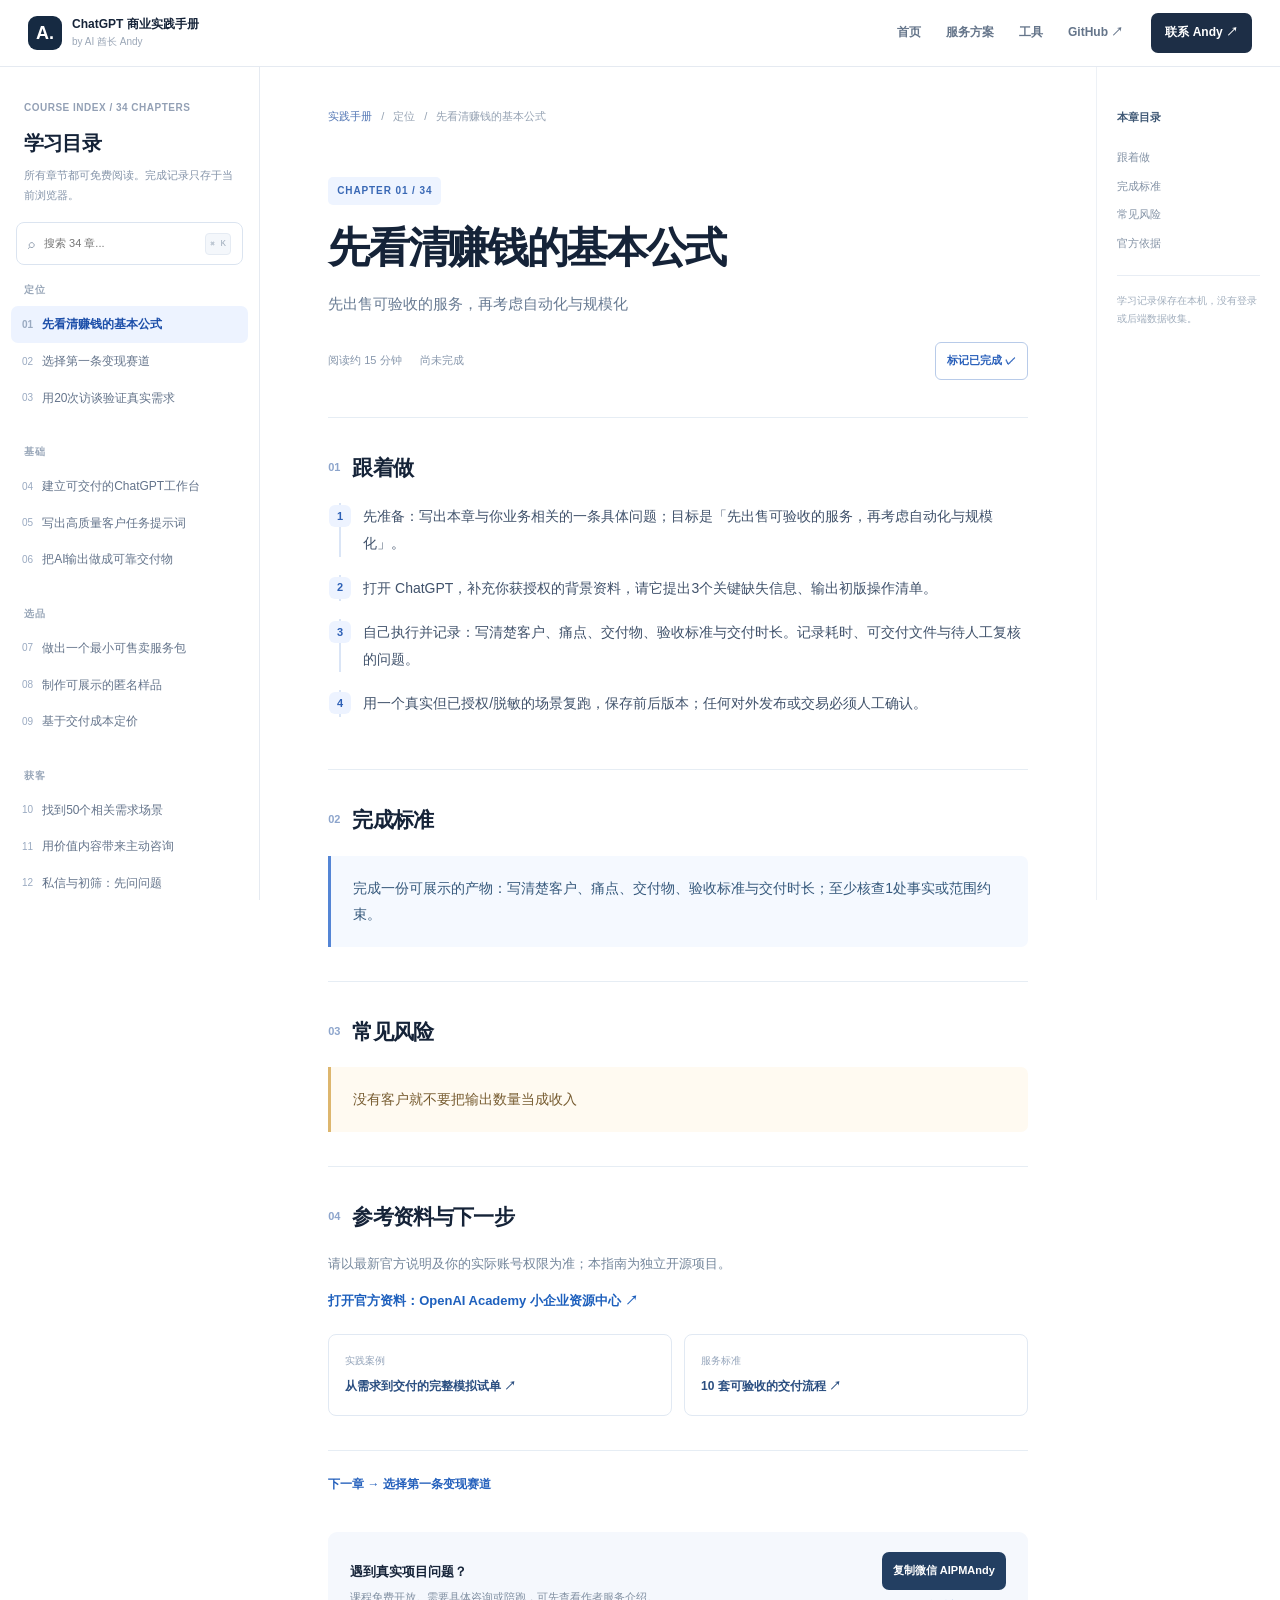
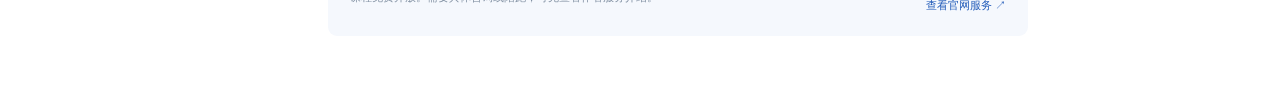
==== handbook.html @ f186a374 "design: Studio v4 docs-first information architecture and chapter reader" ====
<!doctype html>
<html lang="zh-CN">
<head>
<meta charset="utf-8"><meta name="viewport" content="width=device-width,initial-scale=1"><meta name="theme-color" content="#ffffff">
<meta name="description" content="ChatGPT 商业实践手册：34 章系统课程、交付步骤、验收标准、风险与官方参考资料。AI 酋长 Andy 免费开源。">
<title>学习文档 · ChatGPT 商业实践手册 · AI 酋长 Andy</title>
<link rel="icon" href="assets/favicon.svg" type="image/svg+xml"><link rel="stylesheet" href="reader.css">
</head>
<body>
<a class="skip" href="#article">跳至文章</a>
<header class="reader-header"><a class="reader-brand" href="index.html"><span class="mark">A.</span><span><b>ChatGPT 商业实践手册</b><small>by AI 酋长 Andy</small></span></a><nav aria-label="文档导航"><a href="index.html">首页</a><a href="index.html#paths">服务方案</a><a href="index.html#toolkit">工具</a><a href="https://github.com/AIPMAndy/chatgpt-income-handbook" target="_blank" rel="noopener noreferrer">GitHub ↗</a></nav><a class="reader-contact" href="index.html#contact">联系 Andy ↗</a></header>
<div class="reader-layout"><aside class="reader-sidebar" aria-label="章节目录"><div class="side-top"><span class="eyebrow">COURSE INDEX / 34 CHAPTERS</span><h2>学习目录</h2><p>所有章节都可免费阅读。完成记录只存于当前浏览器。</p></div><label class="reader-search"><span>⌕</span><input id="chapterSearch" type="search" placeholder="搜索 34 章..." aria-label="搜索课程章节" autocomplete="off"><kbd>⌘ K</kbd></label><nav id="chapterNav" aria-label="章节导航"></nav><div class="side-cta"><span>需要项目辅导？</span><strong>微信 AIPMAndy</strong><button id="copyWechatSide" type="button">复制微信号 ↗</button><a href="https://metaver.vip/" target="_blank" rel="noopener noreferrer">作者官网 metaver.vip</a></div></aside>
<main class="reader-main" id="article"><div class="article-width"><nav class="breadcrumbs" aria-label="面包屑"><a href="index.html">实践手册</a><span>/</span><span id="crumbCategory">教程</span><span>/</span><span id="crumbTitle">目录</span></nav><div class="chapter-header"><div id="chapterBadge" class="chapter-badge">CHAPTER</div><h1 id="chapterTitle">请选择一个章节</h1><p id="chapterSummary"></p><div class="chapter-meta"><span id="chapterMinutes"></span><span id="chapterProgress"></span><button type="button" id="toggleFinished">标记已完成 ✓</button></div></div>
<div class="article-body"><section class="article-section"><div class="article-section-head"><span class="num">01</span><h2>跟着做</h2></div><ol id="chapterSteps" class="task-steps"></ol></section><section class="article-section"><div class="article-section-head"><span class="num">02</span><h2>完成标准</h2></div><div id="chapterCheck" class="article-answer"></div></section><section class="article-section"><div class="article-section-head"><span class="num">03</span><h2>常见风险</h2></div><div id="chapterPitfall" class="article-risk"></div></section><section class="article-section"><div class="article-section-head"><span class="num">04</span><h2>参考资料与下一步</h2></div><p>请以最新官方说明及你的实际账号权限为准；本指南为独立开源项目。</p><a id="chapterSource" class="reference-link" href="docs/SOURCES.md" target="_blank" rel="noopener noreferrer">查看对应官方来源 ↗</a><div class="resource-cards"><a href="docs/END-TO-END-TRIAL.md"><span>实践案例</span><b>从需求到交付的完整模拟试单 ↗</b></a><a href="docs/SERVICE-SOPS.md"><span>服务标准</span><b>10 套可验收的交付流程 ↗</b></a></div></section></div>
<div class="chapter-pagination"><a id="prevChapter" href="#">← 上一章</a><a id="nextChapter" href="#">下一章 →</a></div><div class="reader-bottom"><div><b>遇到真实项目问题？</b><p>课程免费开放。需要具体咨询或陪跑，可先查看作者服务介绍。</p></div><div><button id="copyWechatBottom" type="button">复制微信 AIPMAndy</button><a href="https://metaver.vip/services" target="_blank" rel="noopener noreferrer">查看官网服务 ↗</a></div></div></div></main>
<aside class="reader-toc" aria-label="本文目录"><span>本章目录</span><a href="#chapterSteps">跟着做</a><a href="#chapterCheck">完成标准</a><a href="#chapterPitfall">常见风险</a><a href="#chapterSource">官方依据</a><div class="toc-note">学习记录保存在本机，没有登录或后端数据收集。</div></aside></div>
<div id="readerToast" class="reader-toast" role="status" aria-live="polite" hidden></div>
<noscript><p class="noscript">需要启用 JavaScript 才能按章节阅读；或使用<a href="docs/COMPLETE-GUIDE.md">完整 Markdown 文档</a>。</p></noscript>
<script src="data/catalog.js"></script><script src="reader.js"></script>
</body></html>
---- reader.css ----
:root{--line:#e5eaf1;--ink:#152338;--muted:#75859a;--blue:#245dcc;color-scheme:light}*{box-sizing:border-box}html{scroll-behavior:smooth;scroll-padding-top:95px}body{margin:0;background:#fff;color:var(--ink);font-family:-apple-system,BlinkMacSystemFont,"PingFang SC","Microsoft YaHei",sans-serif;font-size:13px;line-height:1.8}a{color:inherit;text-decoration:none}button,input{font:inherit}button{cursor:pointer}:focus-visible{outline:3px solid #8cb4f8;outline-offset:3px}.skip{position:absolute;left:-1000px}.skip:focus{left:0;top:0;z-index:999;background:white;padding:9px}.reader-header{height:67px;display:flex;align-items:center;gap:28px;padding:0 28px;border-bottom:1px solid var(--line);position:sticky;top:0;z-index:60;background:#fffd;backdrop-filter:blur(18px)}.reader-brand{display:flex;align-items:center;gap:10px}.reader-brand .mark{width:34px;height:34px;display:grid;place-items:center;background:#162a42;color:#fff;border-radius:9px;font-size:18px;font-weight:800}.reader-brand span:last-child{display:flex;flex-direction:column}.reader-brand b{font-size:12px;line-height:1.5}.reader-brand small{color:#9ba7b7;font-size:10px}.reader-header nav{display:flex;gap:25px;margin-left:auto}.reader-header nav a{font-size:12px;color:#65758a;font-weight:650}.reader-header nav a:hover{color:var(--blue)}.reader-contact{font-size:12px;padding:9px 14px;border-radius:7px;background:#1d2e46;color:#fff;font-weight:700;white-space:nowrap}
.reader-layout{display:grid;grid-template-columns:260px minmax(0,1fr) 184px;max-width:1650px;margin:auto;min-width:0}.reader-sidebar{height:calc(100vh - 67px);position:sticky;top:67px;overflow:auto;border-right:1px solid var(--line);scrollbar-width:thin}.side-top{padding:28px 24px 16px}.eyebrow{color:#93a0b5;font-size:10px;font-weight:800;letter-spacing:.05em}.side-top h2{font-size:20px;margin:7px 0 5px;letter-spacing:-.04em}.side-top p{font-size:11px;color:#8695aa;margin:0}.reader-search{display:flex;align-items:center;margin:0 16px 16px;padding:9px 11px;border:1px solid #dbe4f0;border-radius:8px;gap:7px;color:#8291a4}.reader-search input{border:0;min-width:0;outline:none;flex:1;font-size:11px;background:transparent;color:#1c3650}.reader-search kbd{background:#f4f7fb;border:1px solid #e5ebf3;border-radius:4px;padding:2px 4px;font-size:9px;color:#a1aebd;white-space:nowrap}.nav-group{padding:0 11px 15px}.nav-group h3{font-size:10px;letter-spacing:.05em;color:#99a7b9;margin:12px 13px 7px;font-weight:780}.nav-group a{display:flex;align-items:center;gap:9px;padding:9px 11px;border-radius:7px;font-size:12px;color:#64748b;line-height:1.55}.nav-group a:hover{background:#f4f8fe;color:#21549f}.nav-group a.active{background:#edf3ff;color:#1c4ea9;font-weight:720}.chapter-index{font-size:10px;font-variant-numeric:tabular-nums;color:#9aaac1}.chapter-label{flex:1}.nav-group .done{color:#27744e}.empty{padding:10px;color:#8393a6}.side-cta{margin:17px 15px 30px;background:#f7faff;border:1px solid #e2eaf6;border-radius:10px;padding:14px;display:flex;flex-direction:column;align-items:flex-start;gap:6px}.side-cta>span{font-size:10px;color:#9baac0}.side-cta strong{font-size:12px}.side-cta button,.side-cta a{padding:0;background:transparent;border:none;color:#245dc0;font-size:11px;font-weight:720}
.reader-main{min-width:0}.article-width{max-width:800px;padding:40px clamp(26px,6%,72px) 70px;margin:auto}.breadcrumbs{display:flex;align-items:center;gap:9px;flex-wrap:wrap;color:#95a2b3;font-size:11px}.breadcrumbs a{color:#5377b5}.chapter-header{border-bottom:1px solid #e6edf4;padding-bottom:37px;margin-top:50px}.chapter-badge{display:inline-flex;align-items:center;letter-spacing:.09em;font-size:10px;font-weight:780;color:#3968b5;background:#eef4ff;padding:5px 9px;border-radius:5px}.chapter-header h1{font-size:clamp(30px,3.3vw,43px);line-height:1.3;letter-spacing:-.055em;margin:16px 0 14px}.chapter-header>p{font-size:15px;color:#687b93;line-height:1.9;margin:0}.chapter-meta{display:flex;align-items:center;flex-wrap:wrap;gap:10px 18px;color:#8797ac;font-size:11px;margin-top:24px}.chapter-meta button{background:#fff;color:#285fba;border:1px solid #b8cbe9;border-radius:6px;padding:8px 11px;margin-left:auto;font-weight:680}.article-section{padding:34px 0;border-bottom:1px solid #e6edf4}.article-section-head{display:flex;gap:12px;align-items:center;margin-bottom:20px}.article-section-head .num{font-size:11px;color:#8da5cc;font-weight:780}.article-section h2{font-size:21px;line-height:1.5;letter-spacing:-.04em;margin:0}.article-section>p{color:#75879c}.task-steps{counter-reset:task;list-style:none;padding:0;margin:0}.task-steps li{counter-increment:task;border-left:2px solid #dae5f6;margin:0 0 18px 11px;padding:0 0 0 22px;position:relative;color:#40526b;font-size:14px;line-height:1.9}.task-steps li::before{content:counter(task);position:absolute;left:-12px;top:2px;width:22px;height:22px;border-radius:6px;background:#edf3ff;display:grid;place-items:center;color:#2d60b6;font-size:11px;font-weight:800}.article-answer{padding:19px 22px;background:#f5f9ff;border-left:3px solid #5485d5;border-radius:0 7px 7px 0;color:#36597c;font-size:14px;line-height:1.9}.article-risk{padding:19px 22px;background:#fffaf1;border-left:3px solid #ddb66e;border-radius:0 7px 7px 0;color:#775c31;font-size:14px;line-height:1.9}.reference-link{color:#1e60bd;font-size:13px;font-weight:760}.resource-cards{display:grid;grid-template-columns:1fr 1fr;gap:12px;margin-top:22px}.resource-cards a{border:1px solid #e1e9f3;border-radius:8px;display:flex;flex-direction:column;padding:17px 16px;gap:6px}.resource-cards a:hover{border-color:#9bbbe5}.resource-cards span{color:#95a5bb;font-size:10px}.resource-cards b{font-size:12px;font-weight:730;color:#2a4e80}.chapter-pagination{display:flex;justify-content:space-between;gap:18px;padding:23px 0}.chapter-pagination a{color:#2460bc;font-weight:750;font-size:12px}.chapter-pagination a:last-child{text-align:right}.reader-bottom{display:flex;justify-content:space-between;gap:25px;align-items:center;padding:20px 22px;background:#f5f8fd;border-radius:9px;margin-top:14px}.reader-bottom b{font-size:13px}.reader-bottom p{margin:5px 0 0;font-size:11px;color:#8190a2}.reader-bottom>div:last-child{display:flex;flex-direction:column;align-items:flex-end;gap:6px;flex-shrink:0}.reader-bottom button{font-size:11px;font-weight:750;color:#fff;background:#233f62;padding:9px 11px;border:none;border-radius:7px}.reader-bottom a{font-size:11px;color:#235cb9}.reader-toc{height:calc(100vh - 67px);position:sticky;top:67px;padding:41px 20px;border-left:1px solid #edf1f6;display:flex;flex-direction:column;gap:9px}.reader-toc span{font-size:11px;font-weight:780;color:#3e5774;margin-bottom:11px}.reader-toc a{font-size:11px;color:#8291a4}.reader-toc a:hover{color:#235bb2}.toc-note{font-size:10px;color:#a1aebd;padding-top:16px;border-top:1px solid #e8edf4;margin-top:12px;line-height:1.8}.reader-toast{position:fixed;right:20px;bottom:20px;z-index:100;background:#213c5d;color:white;padding:10px 16px;border-radius:8px;font-size:12px}.noscript{padding:18px;text-align:center;background:#f2f6fd}
@media(max-width:1220px){.reader-layout{grid-template-columns:244px minmax(0,1fr)}.reader-toc{display:none}}
@media(max-width:780px){.reader-header{height:60px;padding:0 15px;gap:9px}.reader-header nav{display:none}.reader-contact{margin-left:auto;padding:7px 10px;font-size:11px}.reader-brand b{font-size:11px}.reader-brand small{font-size:9px}.reader-layout{grid-template-columns:1fr}.reader-sidebar{position:relative;top:auto;height:auto;max-height:235px;overflow:auto;border-bottom:1px solid #e5eaf1;border-right:0;display:block}.side-top{padding:12px 17px 8px}.side-top h2{font-size:15px;margin:4px 0}.side-top p,.side-cta{display:none}.reader-search{margin:0 16px 9px;padding:6px 10px}.reader-sidebar #chapterNav{display:flex;overflow-x:auto;padding:0 10px 9px;white-space:nowrap;scrollbar-width:thin}.nav-group{display:flex;gap:4px;padding:0}.nav-group h3{display:none}.nav-group a{padding:7px 10px;white-space:nowrap;font-size:11px}.article-width{padding:26px 20px 45px}.chapter-header{margin-top:27px;padding-bottom:26px}.chapter-header h1{font-size:32px}.chapter-header>p{font-size:13px}.chapter-meta button{margin-left:0}.resource-cards{grid-template-columns:1fr}.reader-bottom{flex-direction:column;align-items:stretch}.reader-bottom>div:last-child{align-items:flex-start}}
@media(prefers-reduced-motion:reduce){html{scroll-behavior:auto}}
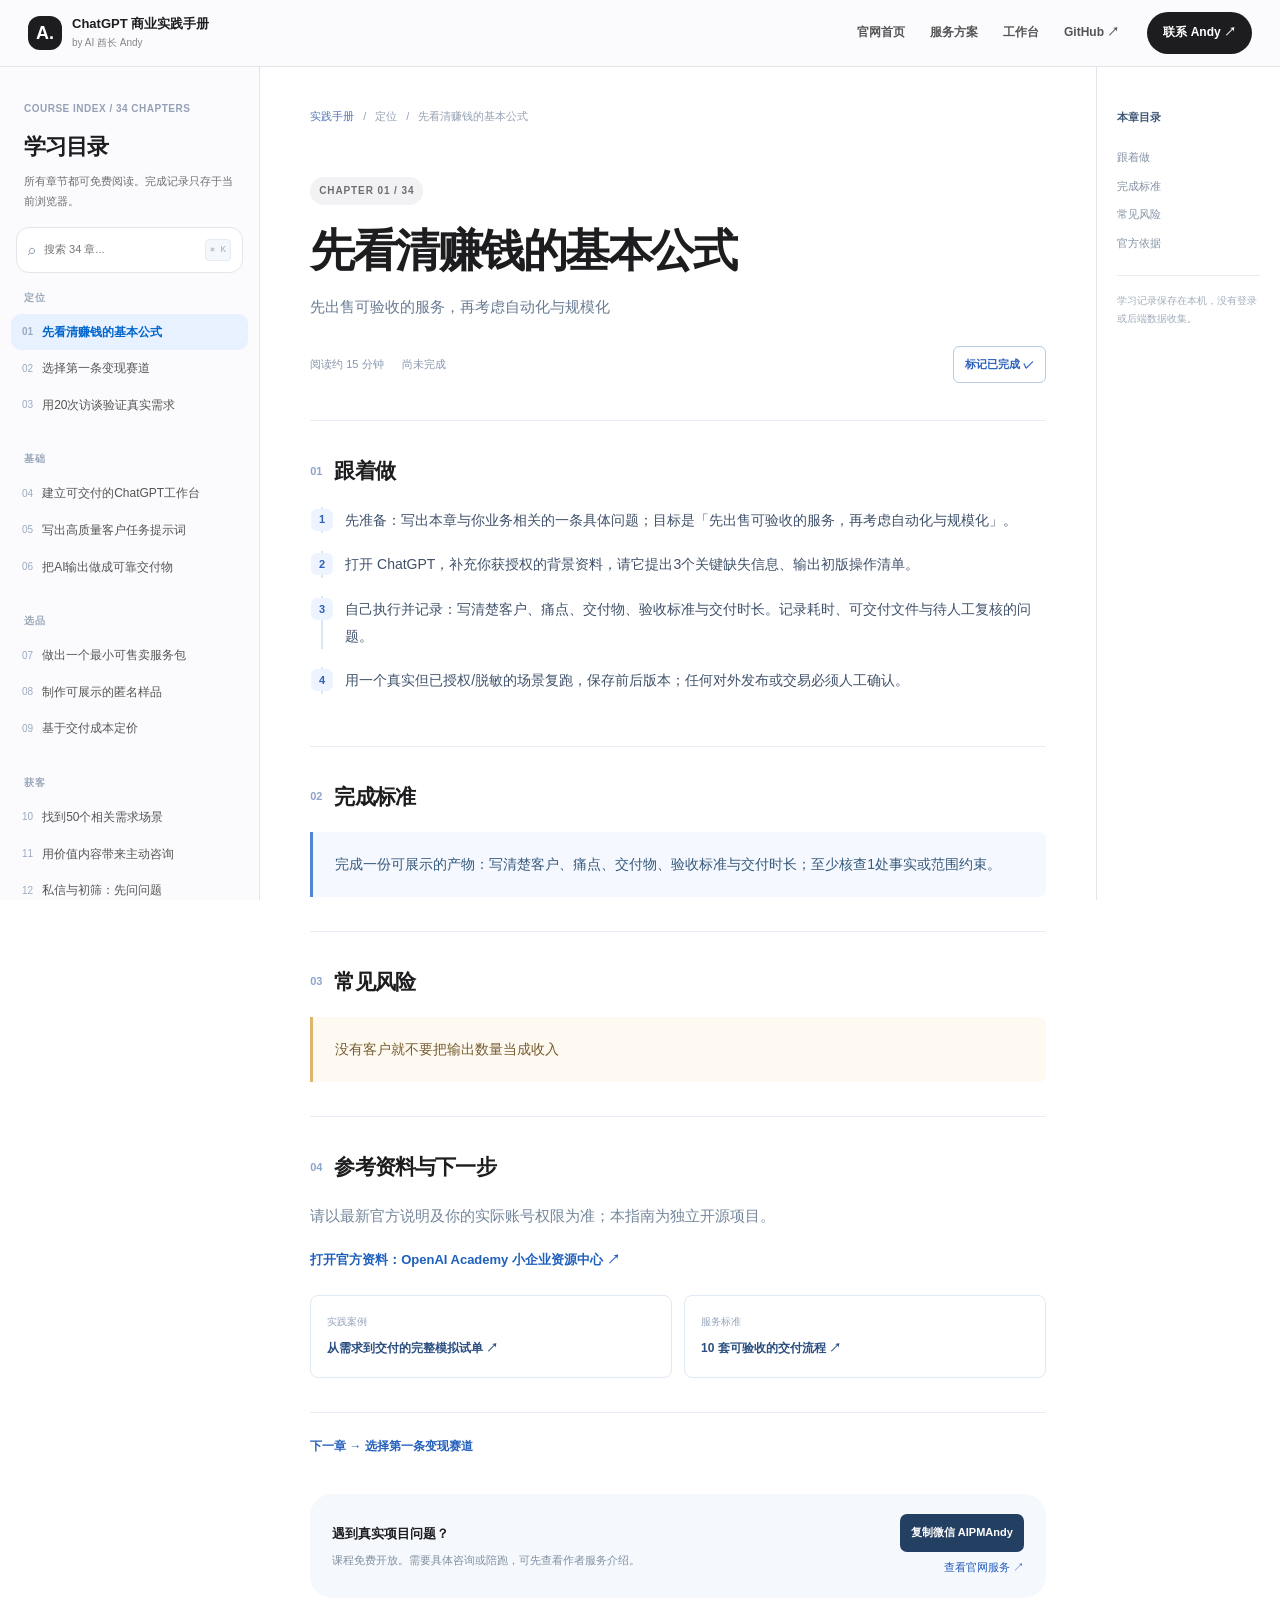
==== commit bcb0af04: "design: Apple-inspired brand homepage, dedicated handbook, preserved workbench" ====
--- a/handbook.html
+++ b/handbook.html
@@ -4,11 +4,11 @@
 <meta charset="utf-8"><meta name="viewport" content="width=device-width,initial-scale=1"><meta name="theme-color" content="#ffffff">
 <meta name="description" content="ChatGPT 商业实践手册：34 章系统课程、交付步骤、验收标准、风险与官方参考资料。AI 酋长 Andy 免费开源。">
 <title>学习文档 · ChatGPT 商业实践手册 · AI 酋长 Andy</title>
-<link rel="icon" href="assets/favicon.svg" type="image/svg+xml"><link rel="stylesheet" href="reader.css">
+<link rel="icon" href="assets/favicon.svg" type="image/svg+xml"><link rel="stylesheet" href="reader.css"><link rel="stylesheet" href="reader-apple.css">
 </head>
 <body>
 <a class="skip" href="#article">跳至文章</a>
-<header class="reader-header"><a class="reader-brand" href="index.html"><span class="mark">A.</span><span><b>ChatGPT 商业实践手册</b><small>by AI 酋长 Andy</small></span></a><nav aria-label="文档导航"><a href="index.html">首页</a><a href="index.html#paths">服务方案</a><a href="index.html#toolkit">工具</a><a href="https://github.com/AIPMAndy/chatgpt-income-handbook" target="_blank" rel="noopener noreferrer">GitHub ↗</a></nav><a class="reader-contact" href="index.html#contact">联系 Andy ↗</a></header>
+<header class="reader-header"><a class="reader-brand" href="index.html"><span class="mark">A.</span><span><b>ChatGPT 商业实践手册</b><small>by AI 酋长 Andy</small></span></a><nav aria-label="文档导航"><a href="index.html">官网首页</a><a href="workbench.html#paths">服务方案</a><a href="workbench.html#toolkit">工作台</a><a href="https://github.com/AIPMAndy/chatgpt-income-handbook" target="_blank" rel="noopener noreferrer">GitHub ↗</a></nav><a class="reader-contact" href="index.html#contact">联系 Andy ↗</a></header>
 <div class="reader-layout"><aside class="reader-sidebar" aria-label="章节目录"><div class="side-top"><span class="eyebrow">COURSE INDEX / 34 CHAPTERS</span><h2>学习目录</h2><p>所有章节都可免费阅读。完成记录只存于当前浏览器。</p></div><label class="reader-search"><span>⌕</span><input id="chapterSearch" type="search" placeholder="搜索 34 章..." aria-label="搜索课程章节" autocomplete="off"><kbd>⌘ K</kbd></label><nav id="chapterNav" aria-label="章节导航"></nav><div class="side-cta"><span>需要项目辅导？</span><strong>微信 AIPMAndy</strong><button id="copyWechatSide" type="button">复制微信号 ↗</button><a href="https://metaver.vip/" target="_blank" rel="noopener noreferrer">作者官网 metaver.vip</a></div></aside>
 <main class="reader-main" id="article"><div class="article-width"><nav class="breadcrumbs" aria-label="面包屑"><a href="index.html">实践手册</a><span>/</span><span id="crumbCategory">教程</span><span>/</span><span id="crumbTitle">目录</span></nav><div class="chapter-header"><div id="chapterBadge" class="chapter-badge">CHAPTER</div><h1 id="chapterTitle">请选择一个章节</h1><p id="chapterSummary"></p><div class="chapter-meta"><span id="chapterMinutes"></span><span id="chapterProgress"></span><button type="button" id="toggleFinished">标记已完成 ✓</button></div></div>
 <div class="article-body"><section class="article-section"><div class="article-section-head"><span class="num">01</span><h2>跟着做</h2></div><ol id="chapterSteps" class="task-steps"></ol></section><section class="article-section"><div class="article-section-head"><span class="num">02</span><h2>完成标准</h2></div><div id="chapterCheck" class="article-answer"></div></section><section class="article-section"><div class="article-section-head"><span class="num">03</span><h2>常见风险</h2></div><div id="chapterPitfall" class="article-risk"></div></section><section class="article-section"><div class="article-section-head"><span class="num">04</span><h2>参考资料与下一步</h2></div><p>请以最新官方说明及你的实际账号权限为准；本指南为独立开源项目。</p><a id="chapterSource" class="reference-link" href="docs/SOURCES.md" target="_blank" rel="noopener noreferrer">查看对应官方来源 ↗</a><div class="resource-cards"><a href="docs/END-TO-END-TRIAL.md"><span>实践案例</span><b>从需求到交付的完整模拟试单 ↗</b></a><a href="docs/SERVICE-SOPS.md"><span>服务标准</span><b>10 套可验收的交付流程 ↗</b></a></div></section></div>
--- a/reader-apple.css
+++ b/reader-apple.css
@@ -0,0 +1,22 @@
+:root{--line:#e5e5e9;--ink:#1d1d1f;--muted:#6e6e73;--blue:#0066cc}
+body{background:#fff;color:#1d1d1f;font-family:-apple-system,BlinkMacSystemFont,"SF Pro Text","PingFang SC",sans-serif;font-size:14px}
+.reader-header{background:rgba(251,251,253,.85);backdrop-filter:blur(18px) saturate(160%);border-color:#e5e5e9}
+.reader-brand .mark{background:#1d1d1f;border-radius:12px}
+.reader-brand b{color:#1d1d1f;font-size:13px}.reader-brand small{color:#86868b}
+.reader-header nav a{color:#555;font-size:12px}.reader-header nav a:hover{color:#0066cc}
+.reader-contact{background:#1d1d1f;border-radius:999px;padding:10px 16px}
+.reader-sidebar{background:#fbfbfd;border-color:#e5e5e9}
+.side-top h2{font-size:22px;color:#1d1d1f}.side-top p{color:#6e6e73}
+.reader-search{background:#fff;border-radius:13px;border-color:#e5e5e9}
+.nav-group a{border-radius:10px;color:#555;font-size:12px}
+.nav-group a:hover{background:#eeeef2;color:#1d1d1f}.nav-group a.active{background:#e8f1ff;color:#0066cc}
+.side-cta{background:#fff;border-color:#e5e5e9;border-radius:18px}
+.side-cta button,.side-cta a{color:#0066cc}
+.article-width{max-width:850px}
+.chapter-header h1{color:#1d1d1f;font-size:clamp(32px,3.5vw,48px)}
+.chapter-badge{border-radius:999px;background:#f2f2f4;color:#6e6e73}
+.article-body{font-size:15px;line-height:1.85}
+.article-section h2{color:#1d1d1f}
+.reader-bottom{border-radius:22px}
+.reader-toc{border-color:#e5e5e9}
+@media(max-width:800px){.reader-header nav{gap:10px}}
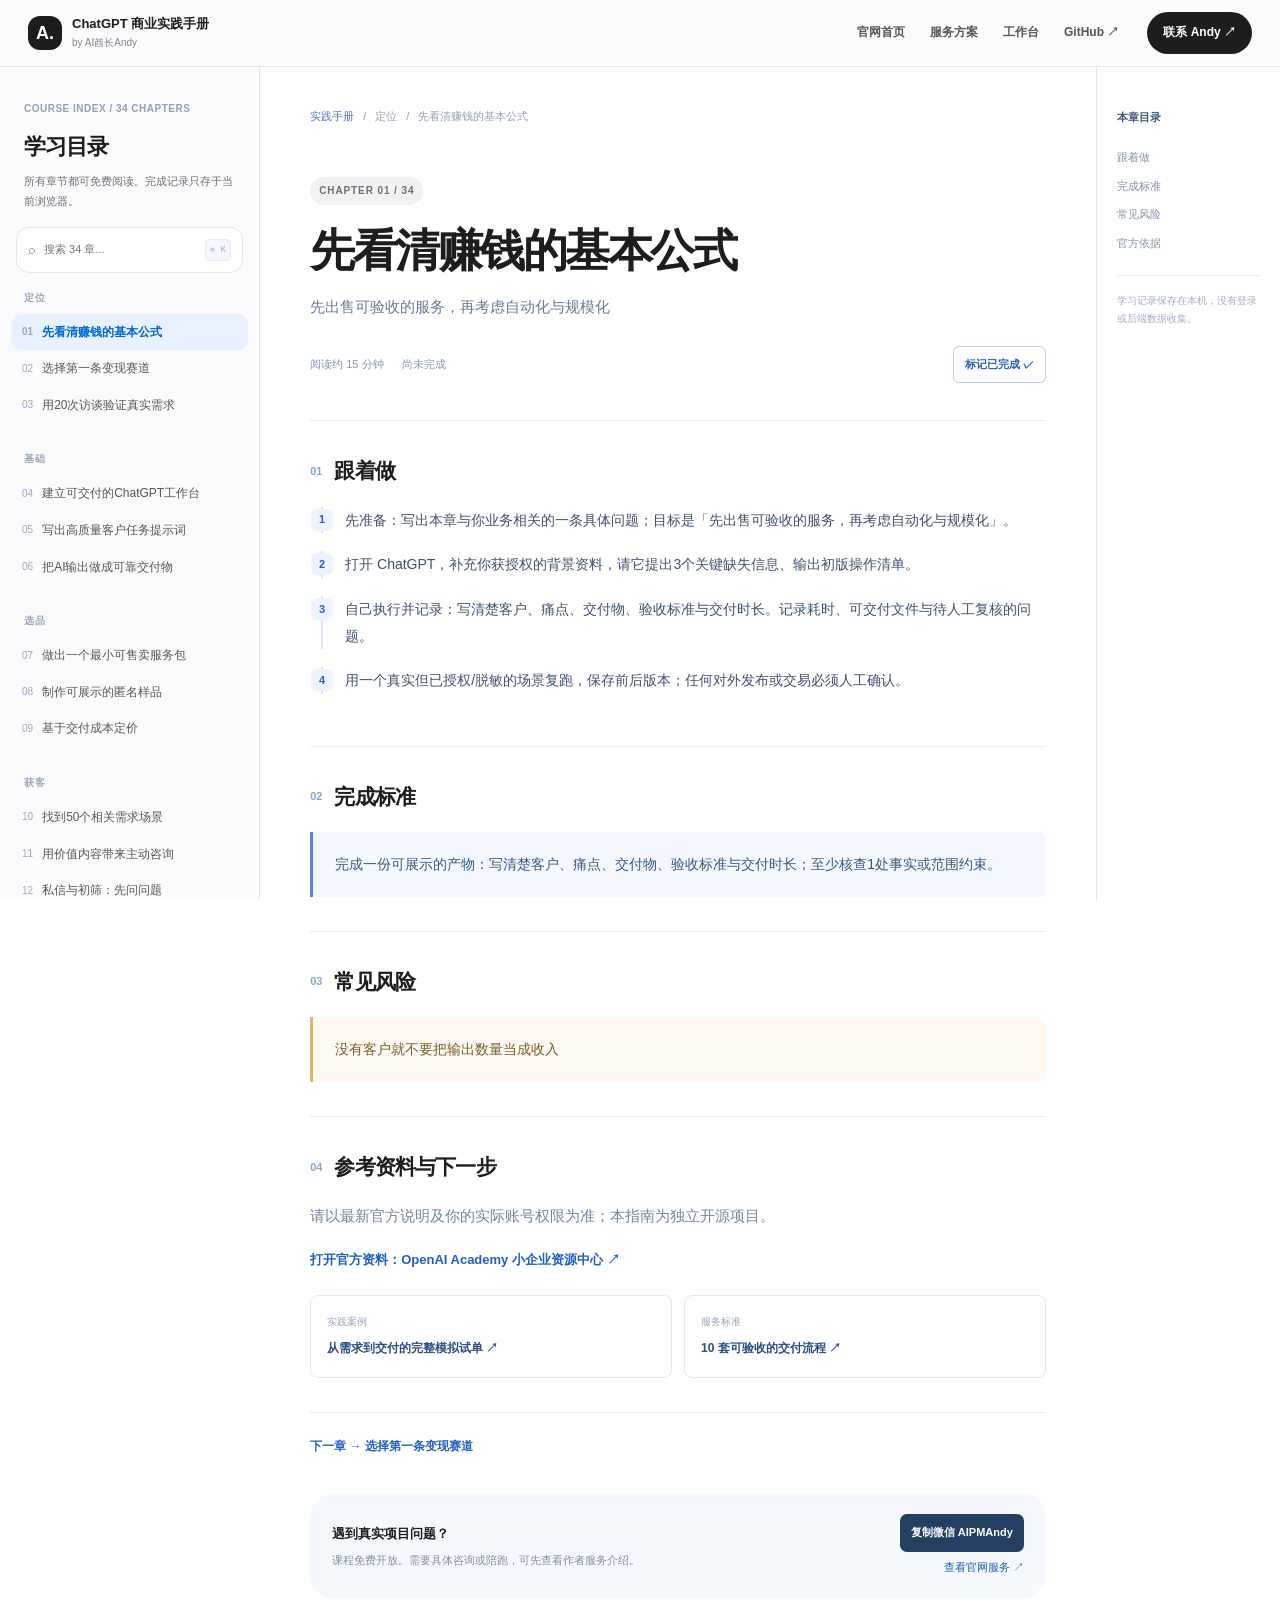
==== commit e540c6b8: "统一名称：AI酋长Andy（英文名 AI Chief Andy / Andy Liu）" ====
--- a/handbook.html
+++ b/handbook.html
@@ -2,13 +2,13 @@
 <html lang="zh-CN">
 <head>
 <meta charset="utf-8"><meta name="viewport" content="width=device-width,initial-scale=1"><meta name="theme-color" content="#ffffff">
-<meta name="description" content="ChatGPT 商业实践手册：34 章系统课程、交付步骤、验收标准、风险与官方参考资料。AI 酋长 Andy 免费开源。">
-<title>学习文档 · ChatGPT 商业实践手册 · AI 酋长 Andy</title>
+<meta name="description" content="ChatGPT 商业实践手册：34 章系统课程、交付步骤、验收标准、风险与官方参考资料。AI酋长Andy 免费开源。">
+<title>学习文档 · ChatGPT 商业实践手册 · AI酋长Andy</title>
 <link rel="icon" href="assets/favicon.svg" type="image/svg+xml"><link rel="stylesheet" href="reader.css"><link rel="stylesheet" href="reader-apple.css">
 </head>
 <body>
 <a class="skip" href="#article">跳至文章</a>
-<header class="reader-header"><a class="reader-brand" href="index.html"><span class="mark">A.</span><span><b>ChatGPT 商业实践手册</b><small>by AI 酋长 Andy</small></span></a><nav aria-label="文档导航"><a href="index.html">官网首页</a><a href="workbench.html#paths">服务方案</a><a href="workbench.html#toolkit">工作台</a><a href="https://github.com/AIPMAndy/chatgpt-income-handbook" target="_blank" rel="noopener noreferrer">GitHub ↗</a></nav><a class="reader-contact" href="index.html#contact">联系 Andy ↗</a></header>
+<header class="reader-header"><a class="reader-brand" href="index.html"><span class="mark">A.</span><span><b>ChatGPT 商业实践手册</b><small>by AI酋长Andy</small></span></a><nav aria-label="文档导航"><a href="index.html">官网首页</a><a href="workbench.html#paths">服务方案</a><a href="workbench.html#toolkit">工作台</a><a href="https://github.com/AIPMAndy/chatgpt-income-handbook" target="_blank" rel="noopener noreferrer">GitHub ↗</a></nav><a class="reader-contact" href="index.html#contact">联系 Andy ↗</a></header>
 <div class="reader-layout"><aside class="reader-sidebar" aria-label="章节目录"><div class="side-top"><span class="eyebrow">COURSE INDEX / 34 CHAPTERS</span><h2>学习目录</h2><p>所有章节都可免费阅读。完成记录只存于当前浏览器。</p></div><label class="reader-search"><span>⌕</span><input id="chapterSearch" type="search" placeholder="搜索 34 章..." aria-label="搜索课程章节" autocomplete="off"><kbd>⌘ K</kbd></label><nav id="chapterNav" aria-label="章节导航"></nav><div class="side-cta"><span>需要项目辅导？</span><strong>微信 AIPMAndy</strong><button id="copyWechatSide" type="button">复制微信号 ↗</button><a href="https://metaver.vip/" target="_blank" rel="noopener noreferrer">作者官网 metaver.vip</a></div></aside>
 <main class="reader-main" id="article"><div class="article-width"><nav class="breadcrumbs" aria-label="面包屑"><a href="index.html">实践手册</a><span>/</span><span id="crumbCategory">教程</span><span>/</span><span id="crumbTitle">目录</span></nav><div class="chapter-header"><div id="chapterBadge" class="chapter-badge">CHAPTER</div><h1 id="chapterTitle">请选择一个章节</h1><p id="chapterSummary"></p><div class="chapter-meta"><span id="chapterMinutes"></span><span id="chapterProgress"></span><button type="button" id="toggleFinished">标记已完成 ✓</button></div></div>
 <div class="article-body"><section class="article-section"><div class="article-section-head"><span class="num">01</span><h2>跟着做</h2></div><ol id="chapterSteps" class="task-steps"></ol></section><section class="article-section"><div class="article-section-head"><span class="num">02</span><h2>完成标准</h2></div><div id="chapterCheck" class="article-answer"></div></section><section class="article-section"><div class="article-section-head"><span class="num">03</span><h2>常见风险</h2></div><div id="chapterPitfall" class="article-risk"></div></section><section class="article-section"><div class="article-section-head"><span class="num">04</span><h2>参考资料与下一步</h2></div><p>请以最新官方说明及你的实际账号权限为准；本指南为独立开源项目。</p><a id="chapterSource" class="reference-link" href="docs/SOURCES.md" target="_blank" rel="noopener noreferrer">查看对应官方来源 ↗</a><div class="resource-cards"><a href="docs/END-TO-END-TRIAL.md"><span>实践案例</span><b>从需求到交付的完整模拟试单 ↗</b></a><a href="docs/SERVICE-SOPS.md"><span>服务标准</span><b>10 套可验收的交付流程 ↗</b></a></div></section></div>
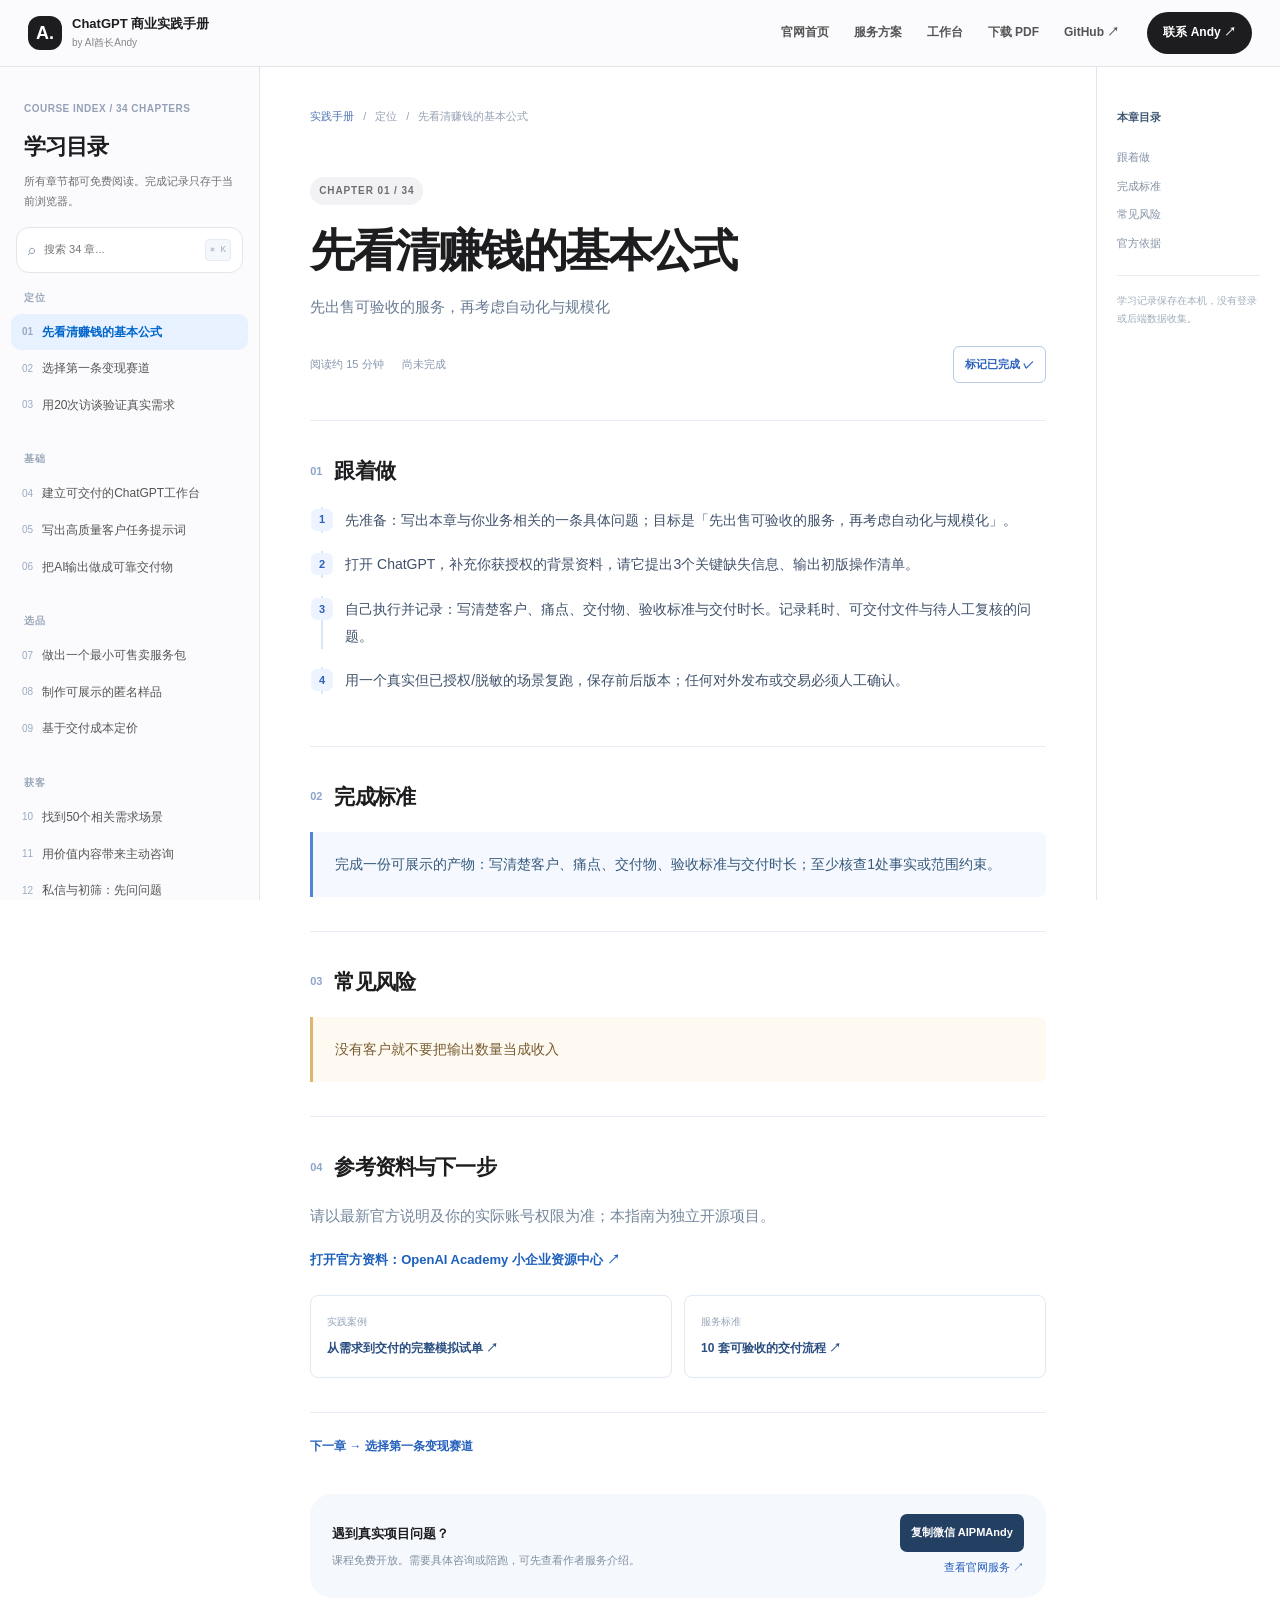
==== commit b4dab444: "feat(reader): expose source-built offline PDF in reading navigation" ====
--- a/handbook.html
+++ b/handbook.html
@@ -1,6 +1,6 @@
 <!doctype html>
 <html lang="zh-CN">
-<head>
+<head><!-- andy-seo-extra --><link rel="canonical" href="https://aipmandy.github.io/chatgpt-income-handbook/handbook.html"><meta property="og:type" content="website"><meta property="og:locale" content="zh_CN"><meta property="og:site_name" content="用 ChatGPT 赚钱保姆级攻略"><meta property="og:url" content="https://aipmandy.github.io/chatgpt-income-handbook/handbook.html"><meta property="og:title" content="学习文档 · ChatGPT 商业实践手册 · AI酋长Andy"><meta property="og:description" content="ChatGPT 商业实践手册：34 章系统课程、交付步骤、验收标准、风险与官方参考资料。AI酋长Andy 免费开源。"><meta property="og:image" content="https://aipmandy.github.io/chatgpt-income-handbook/og.png"><meta property="og:image:width" content="1200"><meta property="og:image:height" content="630"><meta name="twitter:card" content="summary_large_image"><meta name="twitter:site" content="@AIPMAndy"><meta name="twitter:creator" content="@AIPMAndy"><meta name="twitter:title" content="学习文档 · ChatGPT 商业实践手册 · AI酋长Andy"><meta name="twitter:description" content="ChatGPT 商业实践手册：34 章系统课程、交付步骤、验收标准、风险与官方参考资料。AI酋长Andy 免费开源。"><meta name="twitter:image" content="https://aipmandy.github.io/chatgpt-income-handbook/og.png"><!-- /andy-seo-extra -->
 <meta charset="utf-8"><meta name="viewport" content="width=device-width,initial-scale=1"><meta name="theme-color" content="#ffffff">
 <meta name="description" content="ChatGPT 商业实践手册：34 章系统课程、交付步骤、验收标准、风险与官方参考资料。AI酋长Andy 免费开源。">
 <title>学习文档 · ChatGPT 商业实践手册 · AI酋长Andy</title>
@@ -8,7 +8,7 @@
 </head>
 <body>
 <a class="skip" href="#article">跳至文章</a>
-<header class="reader-header"><a class="reader-brand" href="index.html"><span class="mark">A.</span><span><b>ChatGPT 商业实践手册</b><small>by AI酋长Andy</small></span></a><nav aria-label="文档导航"><a href="index.html">官网首页</a><a href="workbench.html#paths">服务方案</a><a href="workbench.html#toolkit">工作台</a><a href="https://github.com/AIPMAndy/chatgpt-income-handbook" target="_blank" rel="noopener noreferrer">GitHub ↗</a></nav><a class="reader-contact" href="index.html#contact">联系 Andy ↗</a></header>
+<header class="reader-header"><a class="reader-brand" href="index.html"><span class="mark">A.</span><span><b>ChatGPT 商业实践手册</b><small>by AI酋长Andy</small></span></a><nav aria-label="文档导航"><a href="index.html">官网首页</a><a href="workbench.html#paths">服务方案</a><a href="workbench.html#toolkit">工作台</a><a href="pdf/chatgpt-income-handbook-guide.pdf" download>下载 PDF</a><a href="https://github.com/AIPMAndy/chatgpt-income-handbook" target="_blank" rel="noopener noreferrer">GitHub ↗</a></nav><a class="reader-contact" href="index.html#contact">联系 Andy ↗</a></header>
 <div class="reader-layout"><aside class="reader-sidebar" aria-label="章节目录"><div class="side-top"><span class="eyebrow">COURSE INDEX / 34 CHAPTERS</span><h2>学习目录</h2><p>所有章节都可免费阅读。完成记录只存于当前浏览器。</p></div><label class="reader-search"><span>⌕</span><input id="chapterSearch" type="search" placeholder="搜索 34 章..." aria-label="搜索课程章节" autocomplete="off"><kbd>⌘ K</kbd></label><nav id="chapterNav" aria-label="章节导航"></nav><div class="side-cta"><span>需要项目辅导？</span><strong>微信 AIPMAndy</strong><button id="copyWechatSide" type="button">复制微信号 ↗</button><a href="https://metaver.vip/" target="_blank" rel="noopener noreferrer">作者官网 metaver.vip</a></div></aside>
 <main class="reader-main" id="article"><div class="article-width"><nav class="breadcrumbs" aria-label="面包屑"><a href="index.html">实践手册</a><span>/</span><span id="crumbCategory">教程</span><span>/</span><span id="crumbTitle">目录</span></nav><div class="chapter-header"><div id="chapterBadge" class="chapter-badge">CHAPTER</div><h1 id="chapterTitle">请选择一个章节</h1><p id="chapterSummary"></p><div class="chapter-meta"><span id="chapterMinutes"></span><span id="chapterProgress"></span><button type="button" id="toggleFinished">标记已完成 ✓</button></div></div>
 <div class="article-body"><section class="article-section"><div class="article-section-head"><span class="num">01</span><h2>跟着做</h2></div><ol id="chapterSteps" class="task-steps"></ol></section><section class="article-section"><div class="article-section-head"><span class="num">02</span><h2>完成标准</h2></div><div id="chapterCheck" class="article-answer"></div></section><section class="article-section"><div class="article-section-head"><span class="num">03</span><h2>常见风险</h2></div><div id="chapterPitfall" class="article-risk"></div></section><section class="article-section"><div class="article-section-head"><span class="num">04</span><h2>参考资料与下一步</h2></div><p>请以最新官方说明及你的实际账号权限为准；本指南为独立开源项目。</p><a id="chapterSource" class="reference-link" href="docs/SOURCES.md" target="_blank" rel="noopener noreferrer">查看对应官方来源 ↗</a><div class="resource-cards"><a href="docs/END-TO-END-TRIAL.md"><span>实践案例</span><b>从需求到交付的完整模拟试单 ↗</b></a><a href="docs/SERVICE-SOPS.md"><span>服务标准</span><b>10 套可验收的交付流程 ↗</b></a></div></section></div>
